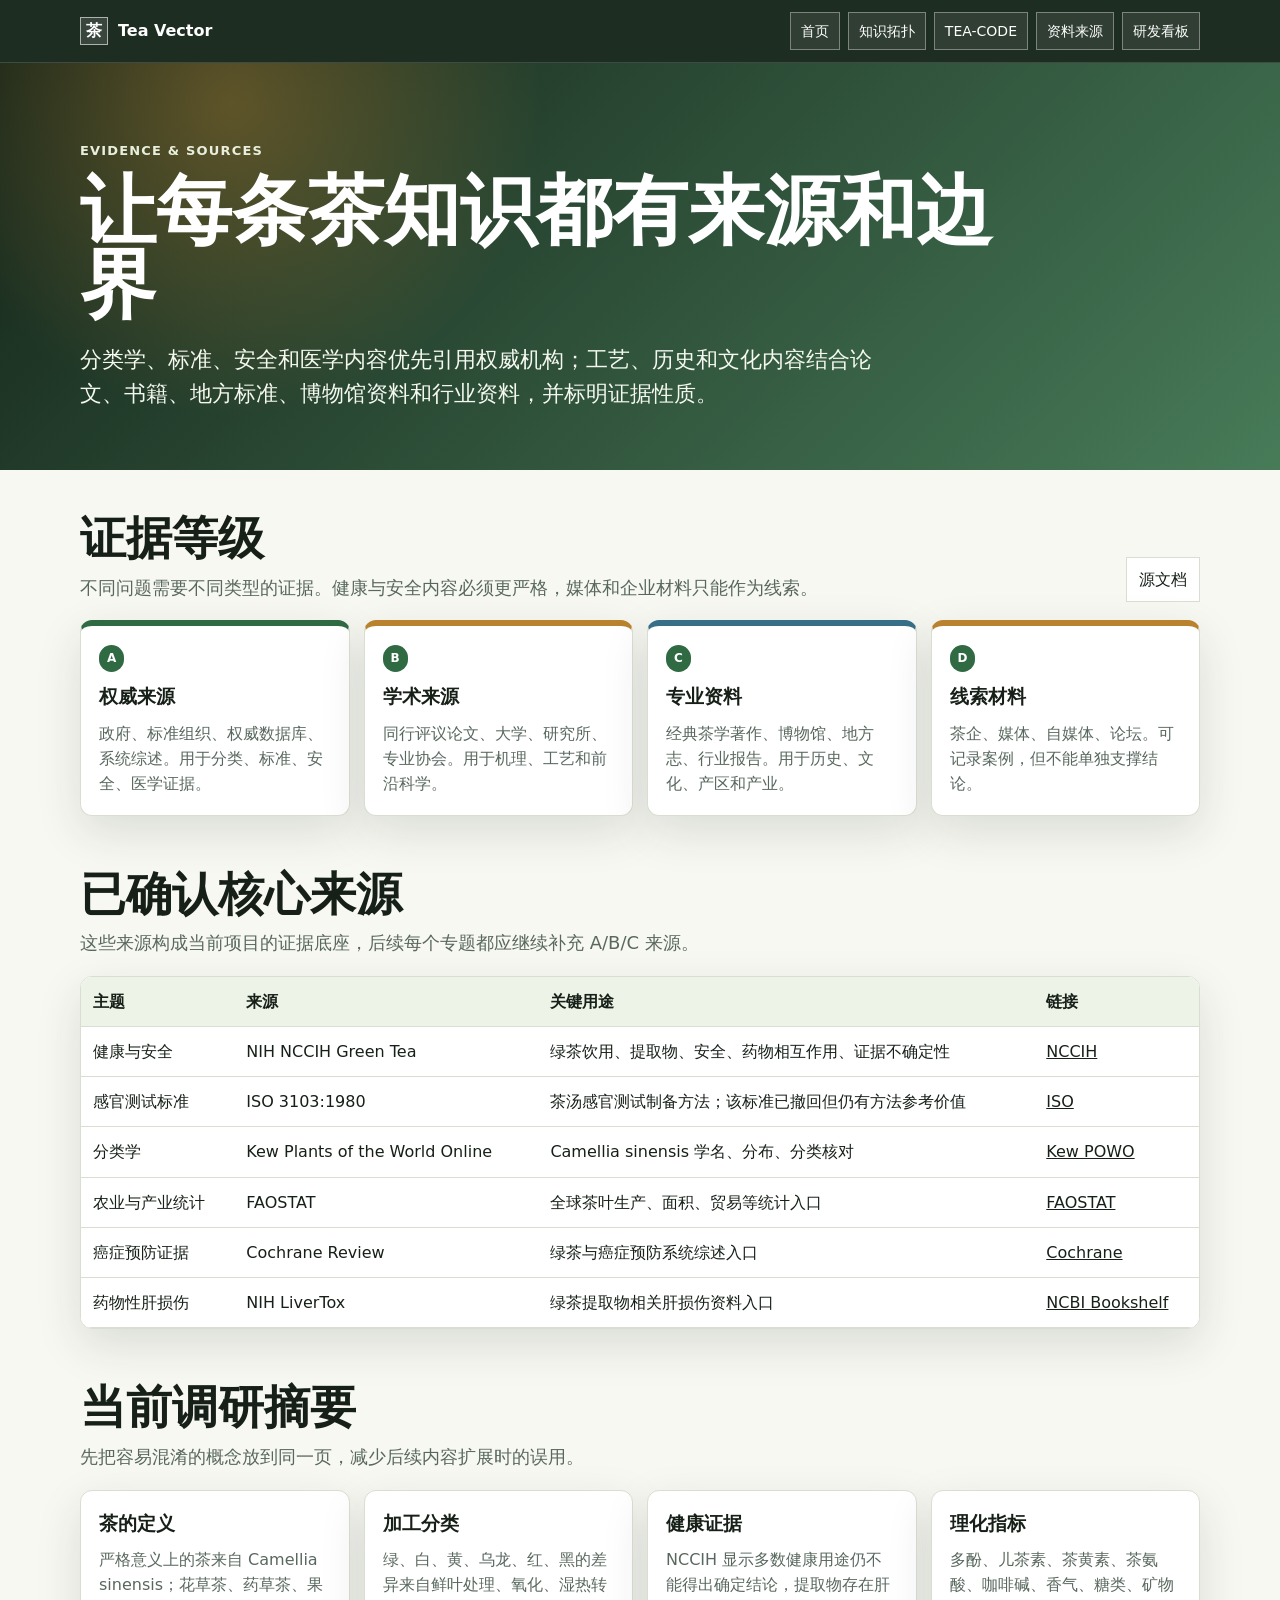
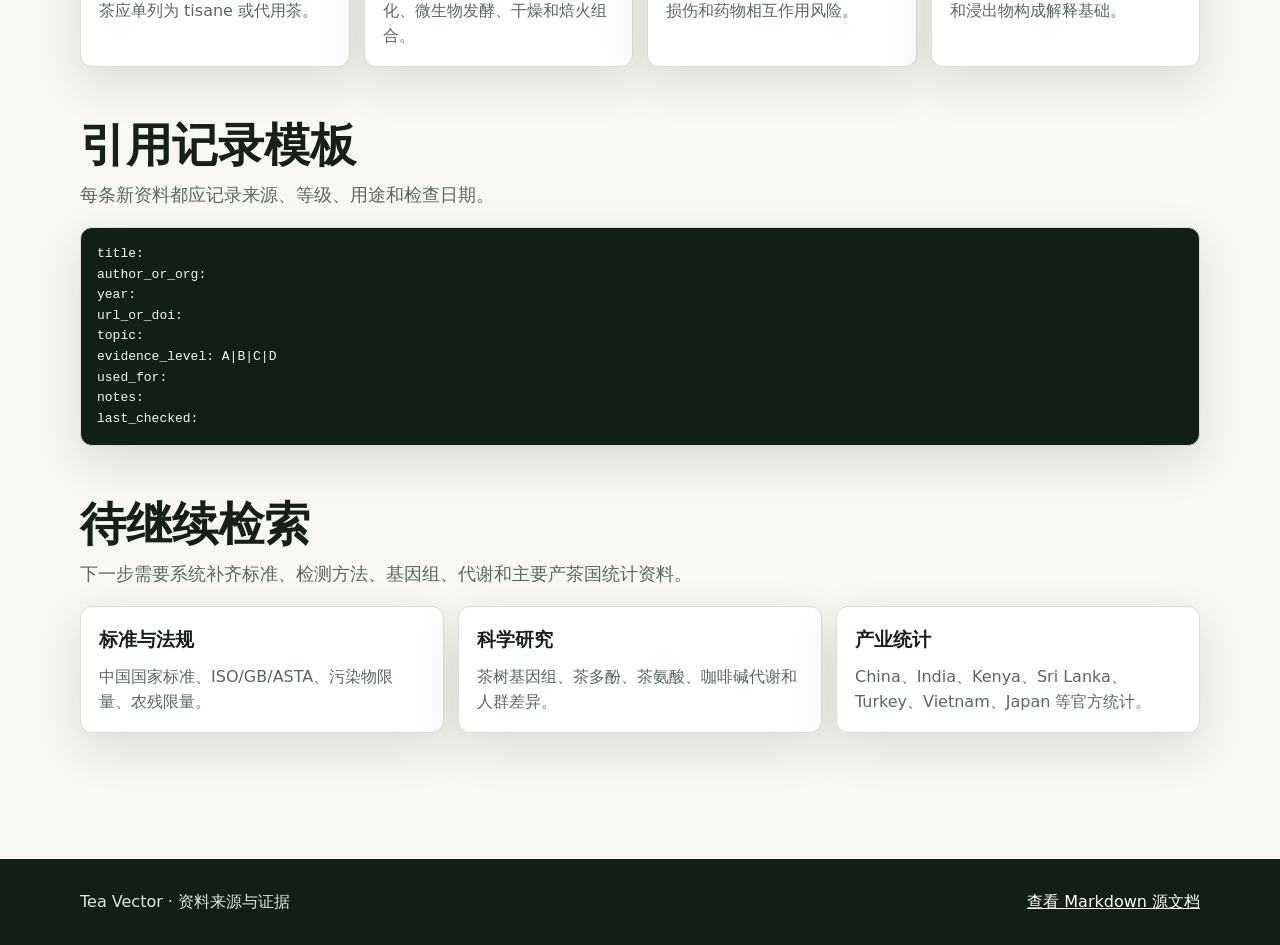
==== site/research-sources.html @ c84328f2 "Add visual multi-page site - Add visual pages for topology, TEA-CODE, sources, and workbench - Add s" ====
<!doctype html>
<html lang="zh-CN">
<head>
  <meta charset="utf-8">
  <meta name="viewport" content="width=device-width, initial-scale=1">
  <meta name="description" content="茶知识资料来源、证据等级与引用规范">
  <title>资料来源与证据 | Tea Vector</title>
  <link rel="stylesheet" href="assets/site.css">
</head>
<body>
  <nav class="site-nav"><div class="nav-inner"><a class="brand" href="index.html"><span class="mark">茶</span><span>Tea Vector</span></a><div class="nav-links"><a href="index.html">首页</a><a href="topology.html">知识拓扑</a><a href="tea-system.html">TEA-CODE</a><a href="research-sources.html">资料来源</a><a href="workbench.html">研发看板</a></div></div></nav>
  <header class="page-hero"><div class="hero-inner"><p class="eyebrow">Evidence & Sources</p><h1>让每条茶知识都有来源和边界</h1><p class="subtitle">分类学、标准、安全和医学内容优先引用权威机构；工艺、历史和文化内容结合论文、书籍、地方标准、博物馆资料和行业资料，并标明证据性质。</p></div></header>

  <main>
    <section class="section">
      <div class="section-head"><div><h2>证据等级</h2><p class="lead">不同问题需要不同类型的证据。健康与安全内容必须更严格，媒体和企业材料只能作为线索。</p></div><a class="button" href="docs/research-sources.md">源文档</a></div>
      <div class="grid grid-4">
        <article class="card"><span class="badge">A</span><h3>权威来源</h3><p>政府、标准组织、权威数据库、系统综述。用于分类、标准、安全、医学证据。</p></article>
        <article class="card"><span class="badge">B</span><h3>学术来源</h3><p>同行评议论文、大学、研究所、专业协会。用于机理、工艺和前沿科学。</p></article>
        <article class="card"><span class="badge">C</span><h3>专业资料</h3><p>经典茶学著作、博物馆、地方志、行业报告。用于历史、文化、产区和产业。</p></article>
        <article class="card"><span class="badge">D</span><h3>线索材料</h3><p>茶企、媒体、自媒体、论坛。可记录案例，但不能单独支撑结论。</p></article>
      </div>
    </section>

    <section class="section">
      <div class="section-head"><div><h2>已确认核心来源</h2><p class="lead">这些来源构成当前项目的证据底座，后续每个专题都应继续补充 A/B/C 来源。</p></div></div>
      <div class="table-wrap">
        <table>
          <thead><tr><th>主题</th><th>来源</th><th>关键用途</th><th>链接</th></tr></thead>
          <tbody>
            <tr><td>健康与安全</td><td>NIH NCCIH Green Tea</td><td>绿茶饮用、提取物、安全、药物相互作用、证据不确定性</td><td><a href="https://www.nccih.nih.gov/health/green-tea">NCCIH</a></td></tr>
            <tr><td>感官测试标准</td><td>ISO 3103:1980</td><td>茶汤感官测试制备方法；该标准已撤回但仍有方法参考价值</td><td><a href="https://www.iso.org/standard/8250.html">ISO</a></td></tr>
            <tr><td>分类学</td><td>Kew Plants of the World Online</td><td>Camellia sinensis 学名、分布、分类核对</td><td><a href="https://powo.science.kew.org/">Kew POWO</a></td></tr>
            <tr><td>农业与产业统计</td><td>FAOSTAT</td><td>全球茶叶生产、面积、贸易等统计入口</td><td><a href="https://www.fao.org/faostat/">FAOSTAT</a></td></tr>
            <tr><td>癌症预防证据</td><td>Cochrane Review</td><td>绿茶与癌症预防系统综述入口</td><td><a href="https://www.cochranelibrary.com/">Cochrane</a></td></tr>
            <tr><td>药物性肝损伤</td><td>NIH LiverTox</td><td>绿茶提取物相关肝损伤资料入口</td><td><a href="https://www.ncbi.nlm.nih.gov/books/">NCBI Bookshelf</a></td></tr>
          </tbody>
        </table>
      </div>
    </section>

    <section class="section">
      <div class="section-head"><div><h2>当前调研摘要</h2><p class="lead">先把容易混淆的概念放到同一页，减少后续内容扩展时的误用。</p></div></div>
      <div class="grid grid-4">
        <div class="panel"><h3>茶的定义</h3><p>严格意义上的茶来自 Camellia sinensis；花草茶、药草茶、果茶应单列为 tisane 或代用茶。</p></div>
        <div class="panel"><h3>加工分类</h3><p>绿、白、黄、乌龙、红、黑的差异来自鲜叶处理、氧化、湿热转化、微生物发酵、干燥和焙火组合。</p></div>
        <div class="panel"><h3>健康证据</h3><p>NCCIH 显示多数健康用途仍不能得出确定结论，提取物存在肝损伤和药物相互作用风险。</p></div>
        <div class="panel"><h3>理化指标</h3><p>多酚、儿茶素、茶黄素、茶氨酸、咖啡碱、香气、糖类、矿物和浸出物构成解释基础。</p></div>
      </div>
    </section>

    <section class="section">
      <div class="section-head"><div><h2>引用记录模板</h2><p class="lead">每条新资料都应记录来源、等级、用途和检查日期。</p></div></div>
      <div class="code-block"><pre>title:
author_or_org:
year:
url_or_doi:
topic:
evidence_level: A|B|C|D
used_for:
notes:
last_checked:</pre></div>
    </section>

    <section class="section">
      <div class="section-head"><div><h2>待继续检索</h2><p class="lead">下一步需要系统补齐标准、检测方法、基因组、代谢和主要产茶国统计资料。</p></div></div>
      <div class="grid grid-3">
        <div class="panel"><h3>标准与法规</h3><p>中国国家标准、ISO/GB/ASTA、污染物限量、农残限量。</p></div>
        <div class="panel"><h3>科学研究</h3><p>茶树基因组、茶多酚、茶氨酸、咖啡碱代谢和人群差异。</p></div>
        <div class="panel"><h3>产业统计</h3><p>China、India、Kenya、Sri Lanka、Turkey、Vietnam、Japan 等官方统计。</p></div>
      </div>
    </section>
  </main>

  <footer><div class="footer-inner"><span>Tea Vector · 资料来源与证据</span><a href="docs/research-sources.md">查看 Markdown 源文档</a></div></footer>
</body>
</html>
---- site/assets/site.css ----
:root {
  color-scheme: light;
  --ink: #172018;
  --muted: #59685e;
  --paper: #f7f8f2;
  --surface: #ffffff;
  --line: #d9ded2;
  --leaf: #2f6a43;
  --moss: #76915a;
  --amber: #b9822f;
  --clay: #9b583c;
  --blue: #376f88;
  --dark: #102015;
  --soft: #edf2e8;
  --shadow: 0 16px 45px rgba(31, 42, 29, .13);
}

* { box-sizing: border-box; }
html { scroll-behavior: smooth; }
body {
  margin: 0;
  font-family: ui-sans-serif, system-ui, -apple-system, BlinkMacSystemFont, "Segoe UI", sans-serif;
  color: var(--ink);
  background: var(--paper);
  line-height: 1.58;
}
a { color: inherit; }

.site-nav {
  position: sticky;
  top: 0;
  z-index: 10;
  background: rgba(16, 32, 21, .94);
  color: white;
  border-bottom: 1px solid rgba(255,255,255,.14);
  backdrop-filter: blur(14px);
}
.nav-inner {
  width: min(1120px, calc(100% - 28px));
  margin: 0 auto;
  display: flex;
  align-items: center;
  justify-content: space-between;
  gap: 16px;
  padding: 12px 0;
}
.brand {
  display: flex;
  align-items: center;
  gap: 10px;
  font-weight: 760;
  text-decoration: none;
  min-width: max-content;
}
.mark {
  width: 28px;
  height: 28px;
  display: grid;
  place-items: center;
  border: 1px solid rgba(255,255,255,.58);
  background: rgba(255,255,255,.12);
}
.nav-links {
  display: flex;
  flex-wrap: wrap;
  justify-content: flex-end;
  gap: 8px;
  font-size: 14px;
}
.nav-links a {
  text-decoration: none;
  border: 1px solid rgba(255,255,255,.36);
  padding: 7px 10px;
  background: rgba(255,255,255,.08);
}

.page-hero {
  color: white;
  background:
    radial-gradient(circle at 18% 10%, rgba(185,130,47,.42), transparent 28%),
    linear-gradient(135deg, rgba(16,32,21,.98), rgba(47,106,67,.88));
  padding: 78px 20px 58px;
}
.hero-inner,
.section,
.footer-inner {
  width: min(1120px, 100%);
  margin: 0 auto;
}
.eyebrow {
  margin: 0 0 12px;
  color: #e8f0dd;
  font-size: 13px;
  font-weight: 740;
  letter-spacing: .09em;
  text-transform: uppercase;
}
h1 {
  max-width: 920px;
  margin: 0;
  font-size: clamp(38px, 6vw, 76px);
  line-height: .98;
}
.subtitle {
  max-width: 800px;
  margin: 20px 0 0;
  color: #f4f8ef;
  font-size: clamp(17px, 2vw, 22px);
}
main { padding: 44px 20px 72px; }
.section { margin-bottom: 54px; }
.section-head {
  display: flex;
  align-items: end;
  justify-content: space-between;
  gap: 18px;
  margin-bottom: 18px;
}
h2 {
  margin: 0;
  font-size: clamp(28px, 4vw, 46px);
  line-height: 1.08;
}
h3 { margin: 0 0 9px; }
.lead {
  max-width: 820px;
  margin: 10px 0 0;
  color: var(--muted);
  font-size: 18px;
}

.grid { display: grid; gap: 14px; }
.grid-2 { grid-template-columns: repeat(2, minmax(0, 1fr)); }
.grid-3 { grid-template-columns: repeat(3, minmax(0, 1fr)); }
.grid-4 { grid-template-columns: repeat(4, minmax(0, 1fr)); }
.grid-5 { grid-template-columns: repeat(5, minmax(0, 1fr)); }
.card,
.panel,
.table-wrap,
.code-block,
.node,
.timeline-item {
  background: var(--surface);
  border: 1px solid var(--line);
  border-radius: 12px;
  box-shadow: var(--shadow);
}
.card,
.panel,
.node,
.timeline-item { padding: 18px; }
.card { border-top: 6px solid var(--leaf); }
.card:nth-child(2n) { border-top-color: var(--amber); }
.card:nth-child(3n) { border-top-color: var(--blue); }
.card p,
.panel p,
.node p { color: var(--muted); margin: 0; }
.badge {
  display: inline-block;
  margin-bottom: 10px;
  padding: 4px 8px;
  color: white;
  background: var(--leaf);
  border-radius: 999px;
  font-size: 12px;
  font-weight: 720;
}
.button {
  display: inline-block;
  text-decoration: none;
  border: 1px solid var(--line);
  background: var(--surface);
  padding: 9px 12px;
}

.flow {
  display: grid;
  grid-template-columns: repeat(6, minmax(0, 1fr));
  gap: 10px;
  align-items: stretch;
}
.flow .node {
  position: relative;
  min-height: 120px;
}
.flow .node:not(:last-child)::after {
  content: "→";
  position: absolute;
  right: -14px;
  top: 50%;
  transform: translateY(-50%);
  color: var(--leaf);
  font-weight: 800;
}

.table-wrap { overflow-x: auto; }
table {
  width: 100%;
  border-collapse: collapse;
  background: white;
}
th, td {
  padding: 12px;
  border-bottom: 1px solid var(--line);
  text-align: left;
  vertical-align: top;
}
th { background: #eef3e8; }

.code-block {
  padding: 16px;
  overflow-x: auto;
  background: #102015;
  color: #f4f8ef;
}
.code-block pre { margin: 0; white-space: pre-wrap; }

.bars { display: grid; gap: 9px; }
.bar {
  display: grid;
  grid-template-columns: 86px 1fr 32px;
  gap: 10px;
  align-items: center;
  font-size: 14px;
}
.track {
  height: 10px;
  border-radius: 999px;
  background: #e5eadf;
  overflow: hidden;
}
.fill {
  height: 100%;
  border-radius: 999px;
  background: linear-gradient(90deg, var(--moss), var(--leaf));
}
.select-row {
  display: flex;
  justify-content: space-between;
  gap: 10px;
  align-items: center;
  margin-bottom: 12px;
}
select {
  max-width: 100%;
  padding: 8px 10px;
  border: 1px solid var(--line);
  background: white;
}
canvas {
  width: 100%;
  max-width: 720px;
  height: auto;
}

.kanban { display: grid; grid-template-columns: repeat(3, minmax(0, 1fr)); gap: 14px; }
.task-list { margin: 0; padding-left: 18px; color: var(--muted); }
.task-list li { margin: 6px 0; }

footer {
  padding: 30px 20px;
  color: #dfe8d8;
  background: var(--dark);
}
.footer-inner {
  display: flex;
  flex-wrap: wrap;
  justify-content: space-between;
  gap: 12px;
}
.footer-inner a { color: white; }

@media (max-width: 900px) {
  .grid-2,
  .grid-3,
  .grid-4,
  .grid-5,
  .flow,
  .kanban { grid-template-columns: 1fr; }
  .flow .node:not(:last-child)::after { display: none; }
  .section-head { display: block; }
  .nav-inner { align-items: flex-start; flex-direction: column; }
}
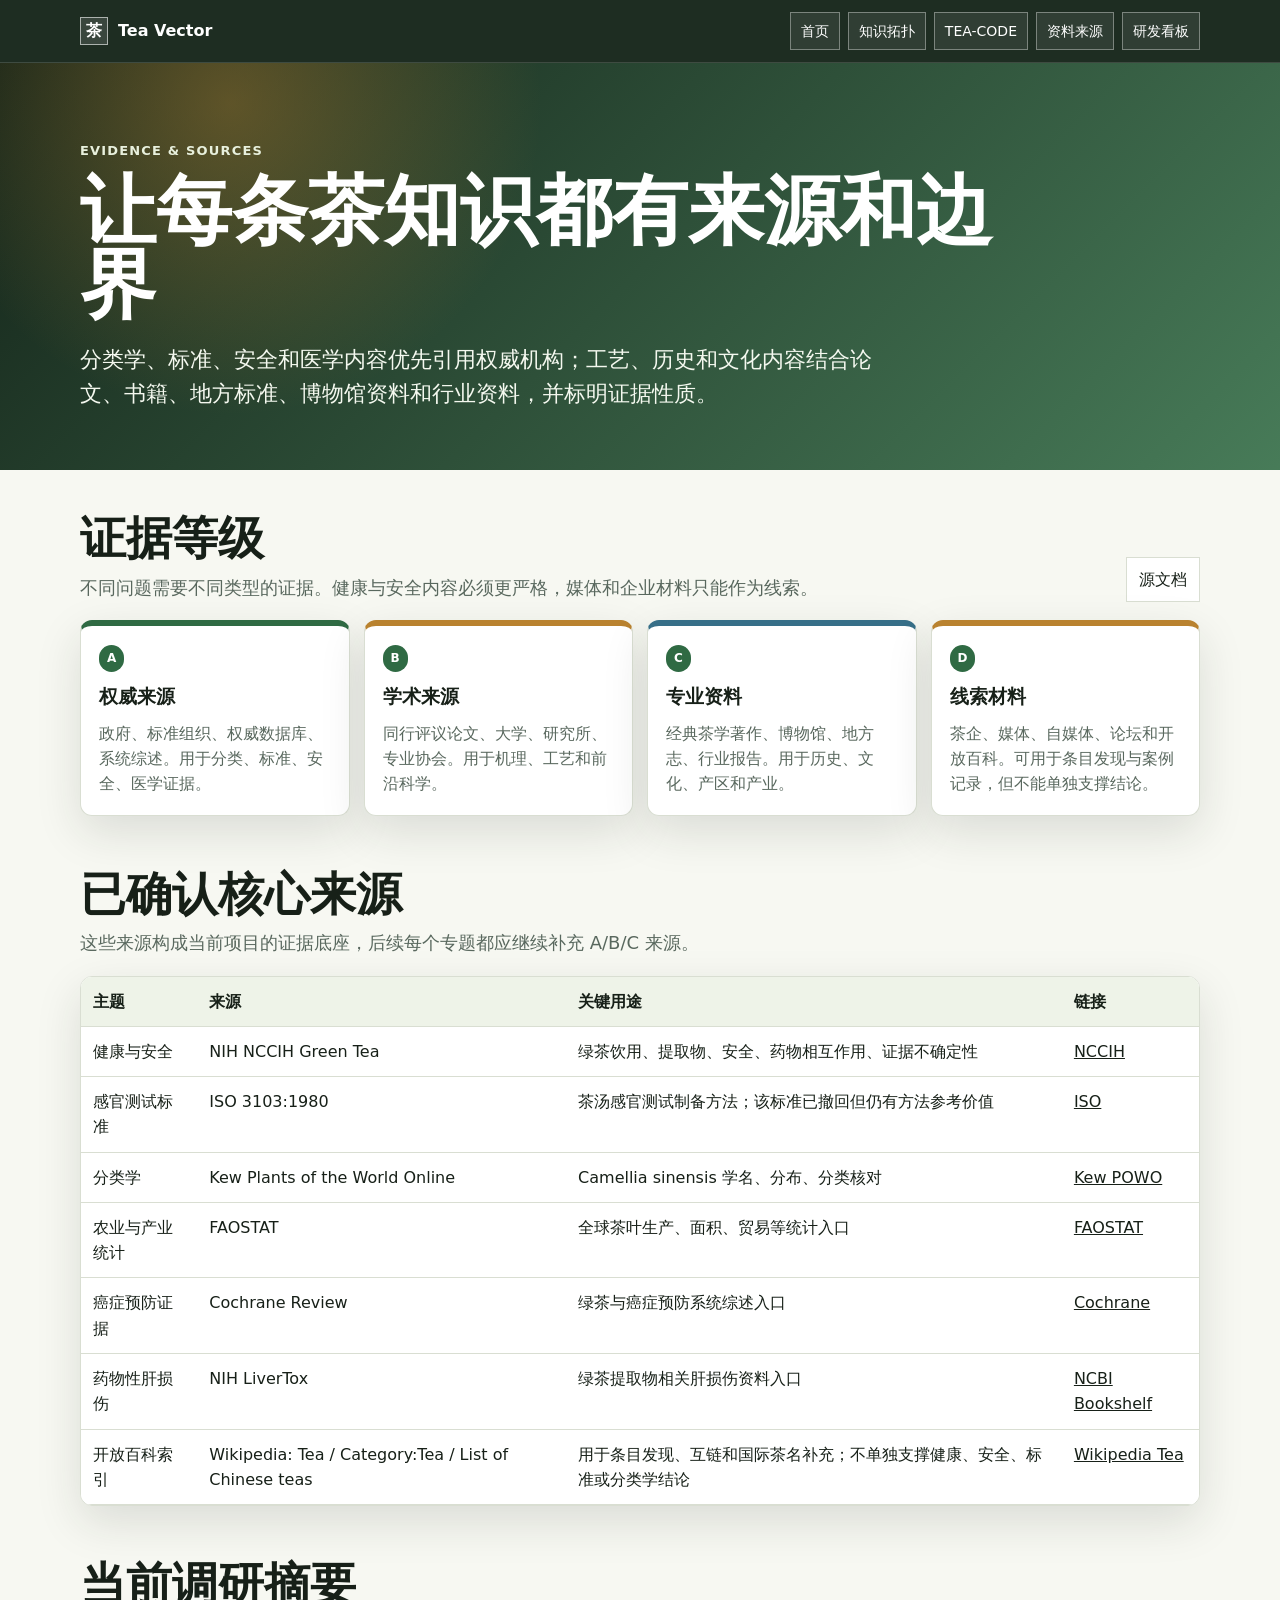
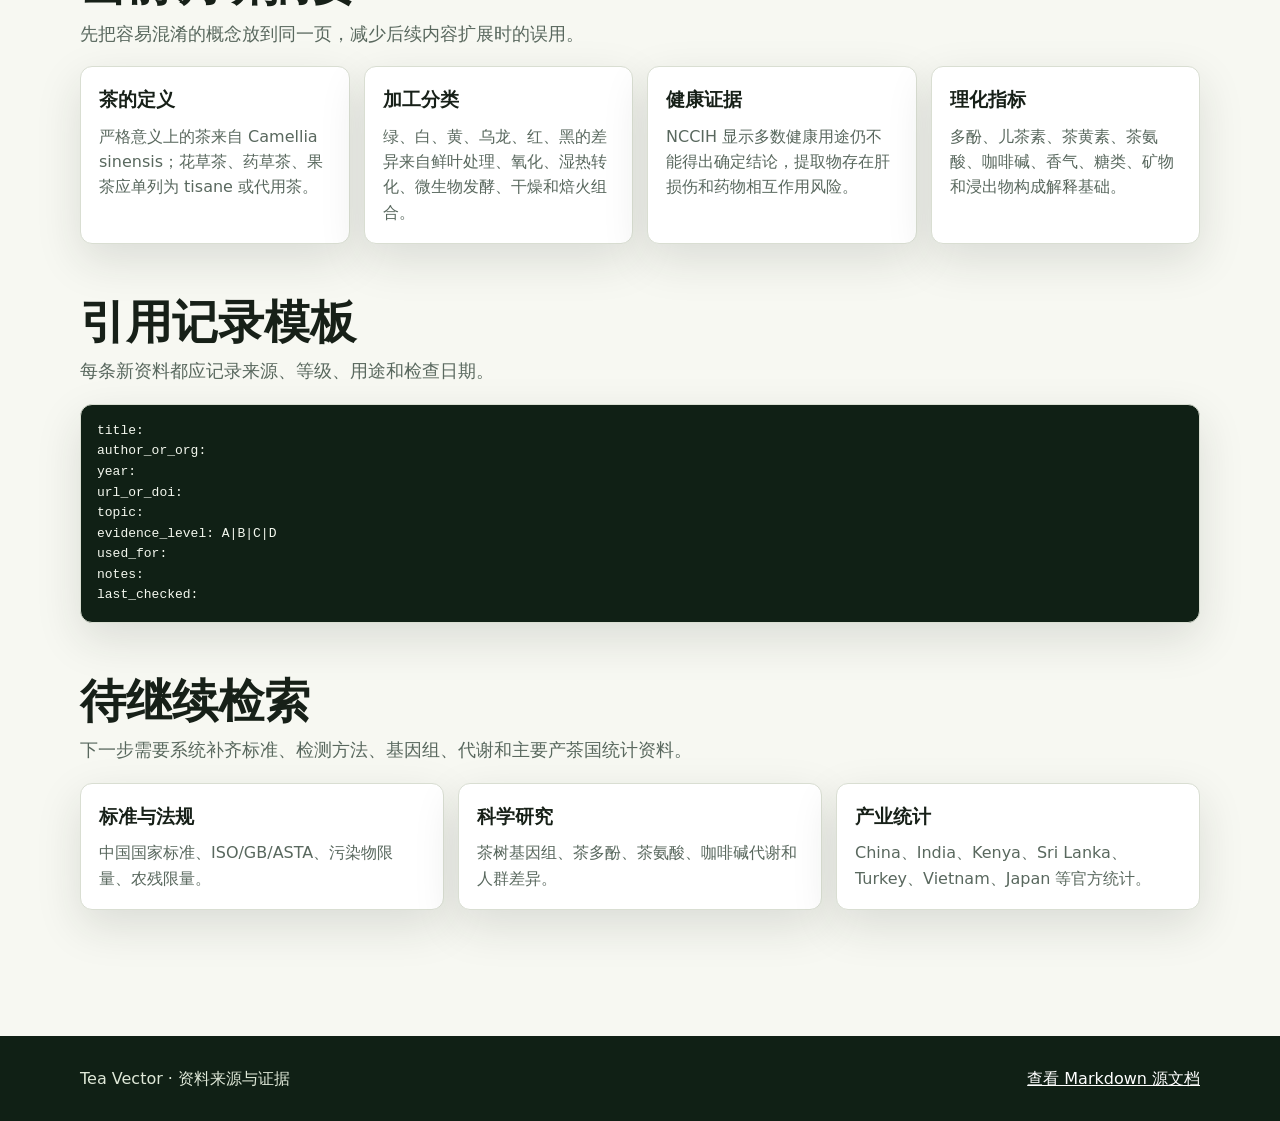
==== commit c6e9d44f: "Add Wikipedia tea topology index - Add structured Wikipedia tea topology entries - Validate Wikipedi" ====
--- a/site/research-sources.html
+++ b/site/research-sources.html
@@ -18,7 +18,7 @@
         <article class="card"><span class="badge">A</span><h3>权威来源</h3><p>政府、标准组织、权威数据库、系统综述。用于分类、标准、安全、医学证据。</p></article>
         <article class="card"><span class="badge">B</span><h3>学术来源</h3><p>同行评议论文、大学、研究所、专业协会。用于机理、工艺和前沿科学。</p></article>
         <article class="card"><span class="badge">C</span><h3>专业资料</h3><p>经典茶学著作、博物馆、地方志、行业报告。用于历史、文化、产区和产业。</p></article>
-        <article class="card"><span class="badge">D</span><h3>线索材料</h3><p>茶企、媒体、自媒体、论坛。可记录案例，但不能单独支撑结论。</p></article>
+        <article class="card"><span class="badge">D</span><h3>线索材料</h3><p>茶企、媒体、自媒体、论坛和开放百科。可用于条目发现与案例记录，但不能单独支撑结论。</p></article>
       </div>
     </section>
 
@@ -34,6 +34,7 @@
             <tr><td>农业与产业统计</td><td>FAOSTAT</td><td>全球茶叶生产、面积、贸易等统计入口</td><td><a href="https://www.fao.org/faostat/">FAOSTAT</a></td></tr>
             <tr><td>癌症预防证据</td><td>Cochrane Review</td><td>绿茶与癌症预防系统综述入口</td><td><a href="https://www.cochranelibrary.com/">Cochrane</a></td></tr>
             <tr><td>药物性肝损伤</td><td>NIH LiverTox</td><td>绿茶提取物相关肝损伤资料入口</td><td><a href="https://www.ncbi.nlm.nih.gov/books/">NCBI Bookshelf</a></td></tr>
+            <tr><td>开放百科索引</td><td>Wikipedia: Tea / Category:Tea / List of Chinese teas</td><td>用于条目发现、互链和国际茶名补充；不单独支撑健康、安全、标准或分类学结论</td><td><a href="https://en.wikipedia.org/wiki/Tea">Wikipedia Tea</a></td></tr>
           </tbody>
         </table>
       </div>
